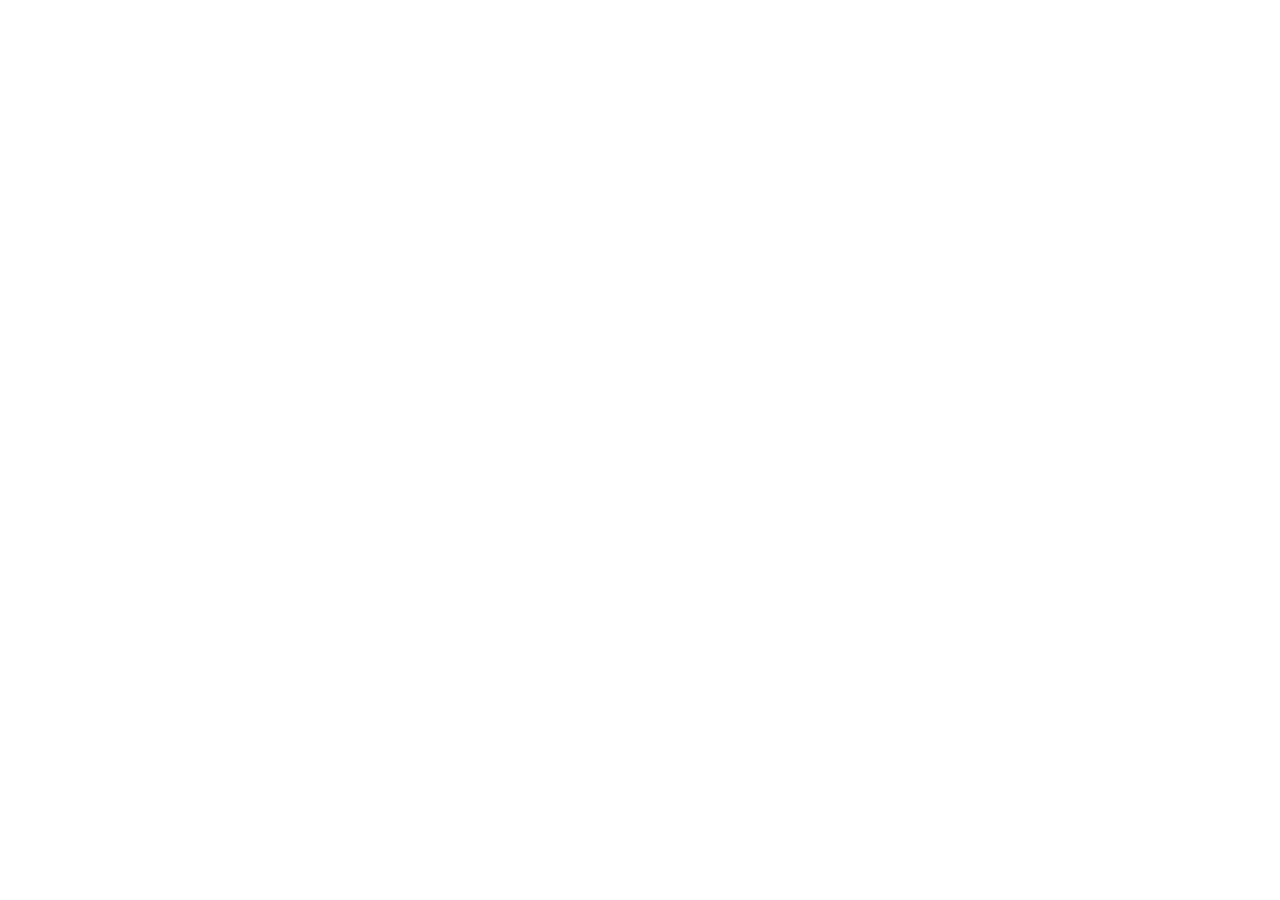
==== index.html @ 662c5ffd "Simplify homepage actions and improve navigation layout" ====
<!doctype html>
<html lang="en">
  <head>
    <meta charset="UTF-8" />
    <meta name="viewport" content="width=device-width, initial-scale=1.0" />
    <link rel="icon" type="image/svg+xml" href="/AI-Survival-Kit/favicon.svg" />
    <title>AI Survival Kit — AI Pendrive Architect</title>
    <meta name="description" content="Portable, offline-first AI ecosystem configuration platform for preparing custom USB and SSD drives." />
    <meta property="og:title" content="AI Survival Kit — AI Pendrive Architect" />
    <meta property="og:description" content="Your AI. Your Knowledge. Your Device. Your Control. Portable offline AI ecosystem configuration platform." />
    <meta property="og:type" content="website" />
    <meta name="twitter:card" content="summary_large_image" />
    <link rel="preconnect" href="https://fonts.googleapis.com">
    <link rel="preconnect" href="https://fonts.gstatic.com" crossorigin>
    <link href="https://fonts.googleapis.com/css2?family=Poppins:wght@500;600;700&family=Source+Sans+Pro:wght@400;600&family=Work+Sans:wght@500;600;700&family=JetBrains+Mono:wght@400;500;600&display=swap" rel="stylesheet">
    <script type="module" crossorigin src="/AI-Survival-Kit/assets/index-CEujihuJ.js"></script>
    <link rel="stylesheet" crossorigin href="/AI-Survival-Kit/assets/index-C2ejkcCr.css">
  </head>
  <body class="bg-white text-[#6a7695] antialiased selection:bg-[#2550de] selection:text-white" style="font-family: 'Source Sans Pro', sans-serif;">
    <div id="root"></div>
  </body>
</html>
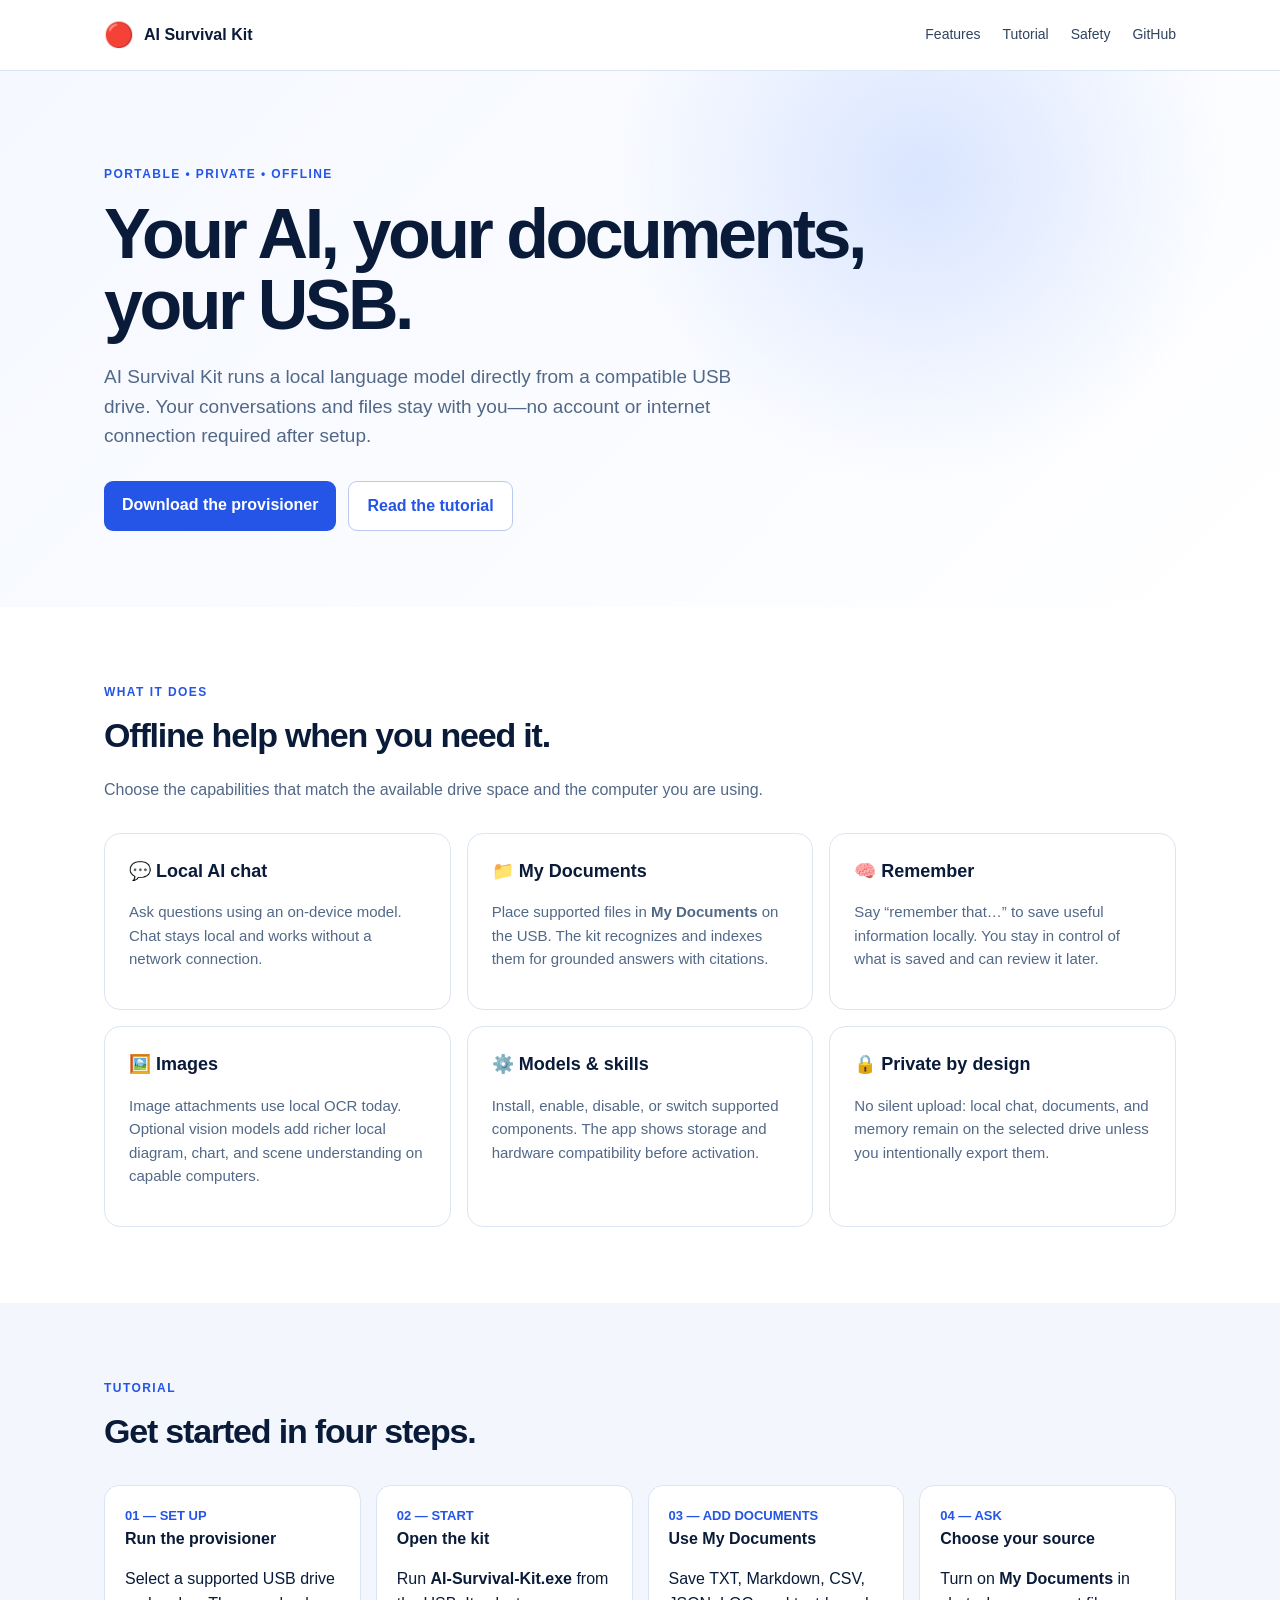
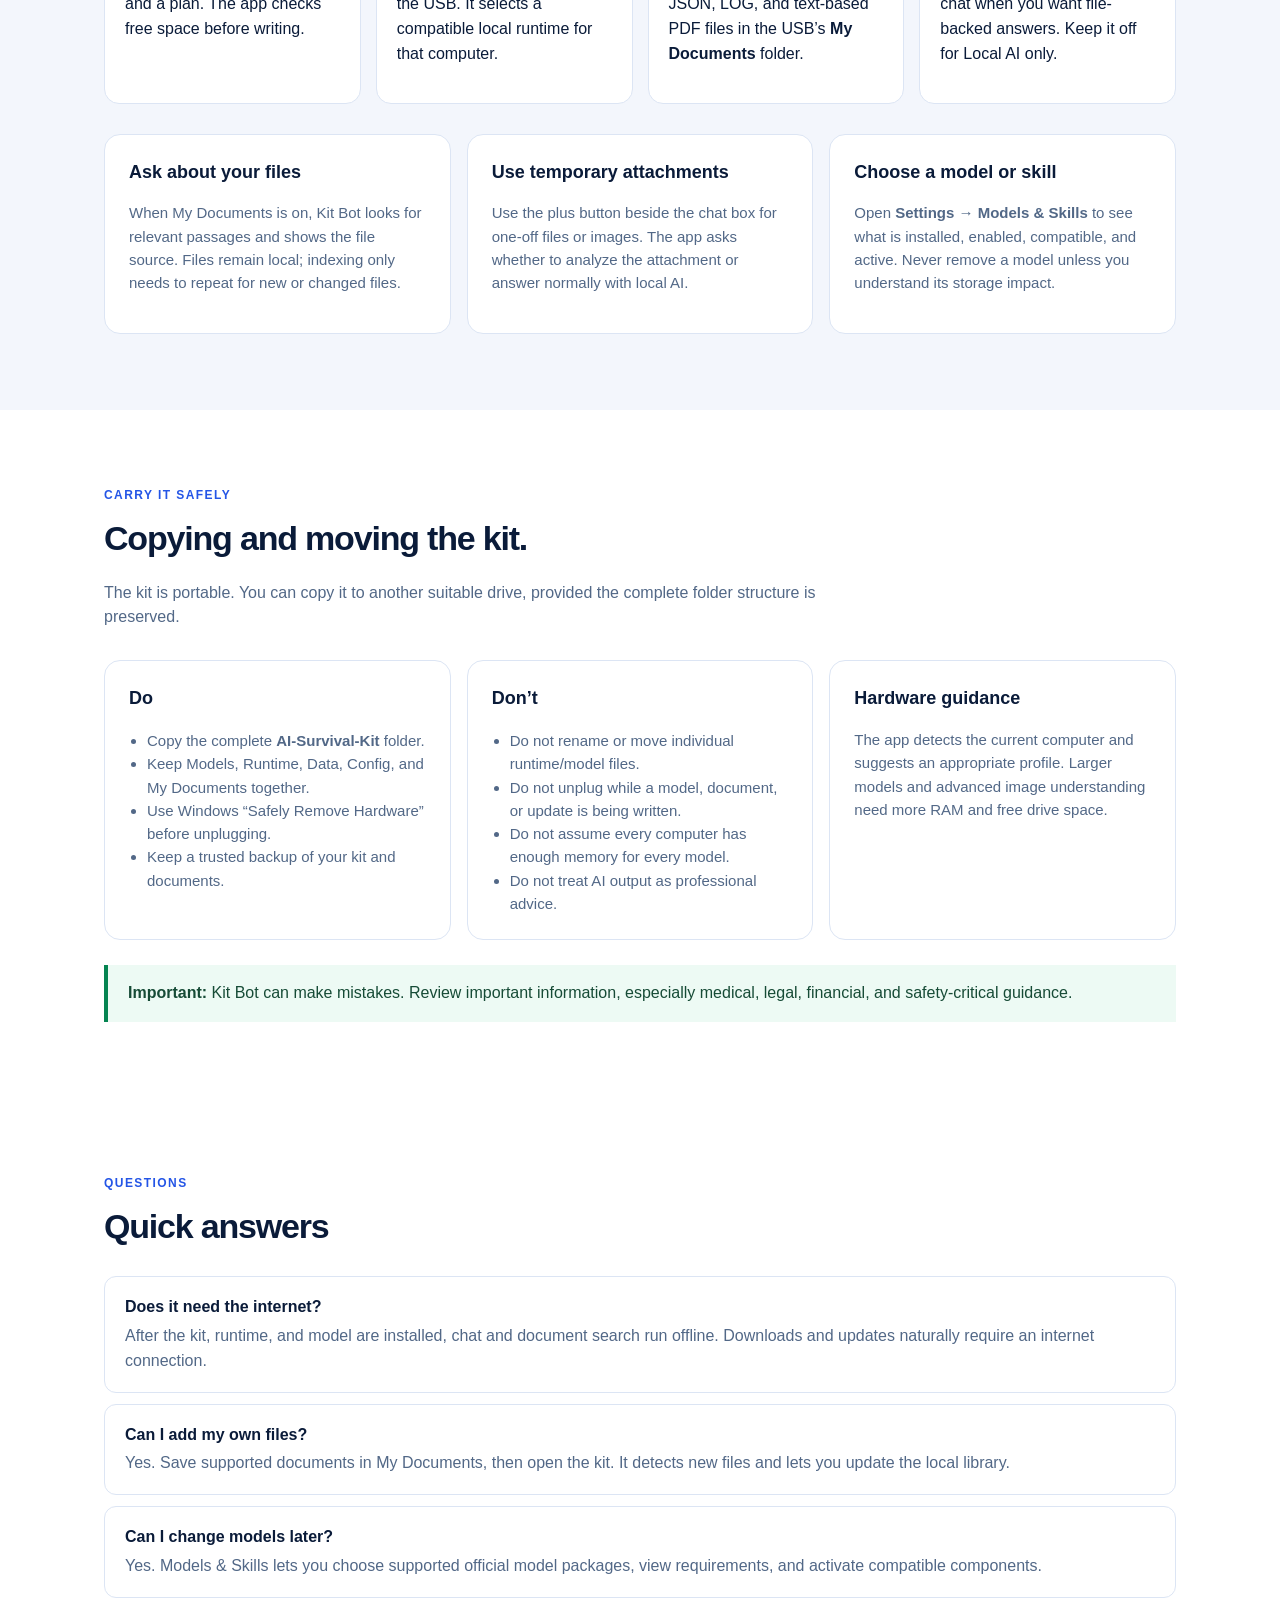
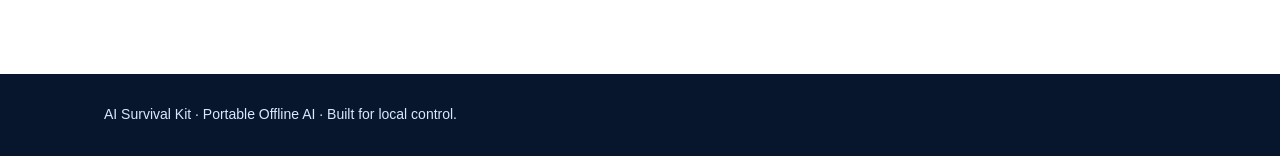
==== commit 96404d36: "Publish AI Survival Kit tutorial website" ====
--- a/index.html
+++ b/index.html
@@ -1,23 +1,30 @@
 <!doctype html>
 <html lang="en">
-  <head>
-    <meta charset="UTF-8" />
-    <meta name="viewport" content="width=device-width, initial-scale=1.0" />
-    <link rel="icon" type="image/svg+xml" href="/AI-Survival-Kit/favicon.svg" />
-    <title>AI Survival Kit — AI Pendrive Architect</title>
-    <meta name="description" content="Portable, offline-first AI ecosystem configuration platform for preparing custom USB and SSD drives." />
-    <meta property="og:title" content="AI Survival Kit — AI Pendrive Architect" />
-    <meta property="og:description" content="Your AI. Your Knowledge. Your Device. Your Control. Portable offline AI ecosystem configuration platform." />
-    <meta property="og:type" content="website" />
-    <meta name="twitter:card" content="summary_large_image" />
-    <link rel="preconnect" href="https://fonts.googleapis.com">
-    <link rel="preconnect" href="https://fonts.gstatic.com" crossorigin>
-    <link href="https://fonts.googleapis.com/css2?family=Poppins:wght@500;600;700&family=Source+Sans+Pro:wght@400;600&family=Work+Sans:wght@500;600;700&family=JetBrains+Mono:wght@400;500;600&display=swap" rel="stylesheet">
-    <script type="module" crossorigin src="/AI-Survival-Kit/assets/index-CEujihuJ.js"></script>
-    <link rel="stylesheet" crossorigin href="/AI-Survival-Kit/assets/index-C2ejkcCr.css">
-  </head>
-  <body class="bg-white text-[#6a7695] antialiased selection:bg-[#2550de] selection:text-white" style="font-family: 'Source Sans Pro', sans-serif;">
-    <div id="root"></div>
-  </body>
-</html>
-
+<head>
+  <meta charset="utf-8">
+  <meta name="viewport" content="width=device-width, initial-scale=1">
+  <meta name="description" content="AI Survival Kit — portable, private, offline AI on your USB drive.">
+  <title>AI Survival Kit — Portable Offline AI</title>
+  <style>
+    :root { --navy:#07152d; --blue:#2455e6; --mist:#f3f6fc; --ink:#0a1b39; --muted:#526887; --line:#dce5f4; --green:#058451; }
+    * { box-sizing:border-box } body { margin:0; font-family:Inter,Segoe UI,Arial,sans-serif; color:var(--ink); background:#fff; line-height:1.55 }
+    a { color:inherit; text-decoration:none } .wrap { max-width:1120px; margin:auto; padding:0 24px }
+    header { position:sticky; top:0; z-index:2; background:rgba(255,255,255,.94); backdrop-filter:blur(12px); border-bottom:1px solid var(--line) }
+    nav { height:70px; display:flex; gap:28px; align-items:center; justify-content:space-between }.brand { display:flex; gap:10px; align-items:center; font-weight:800 }.mark{font-size:24px}.links{display:flex; gap:22px; align-items:center; color:#31435f; font-size:14px}.links a:hover{color:var(--blue)}
+    .hero { padding:94px 0 76px; background:radial-gradient(circle at 72% 20%,#d9e5ff,transparent 30%),linear-gradient(135deg,#f5f8ff,#fff) }.eyebrow{font-size:12px;letter-spacing:.12em;color:var(--blue);font-weight:800;text-transform:uppercase}.hero h1{font-size:clamp(40px,7vw,70px);line-height:1.02;letter-spacing:-.05em;max-width:760px;margin:15px 0 21px}.hero p{max-width:640px;color:var(--muted);font-size:19px}.actions{display:flex;gap:12px;flex-wrap:wrap;margin-top:30px}.button{background:var(--blue);color:#fff;padding:12px 18px;border-radius:9px;font-weight:700}.button.alt{background:#fff;color:var(--blue);border:1px solid #b9c9f2}
+    section{padding:76px 0}h2{font-size:34px;letter-spacing:-.035em;margin:7px 0 12px} .lead{color:var(--muted);max-width:720px}.grid{display:grid;grid-template-columns:repeat(3,1fr);gap:16px;margin-top:30px}.card{border:1px solid var(--line);border-radius:16px;padding:24px;background:#fff}.card h3{margin:0 0 8px;font-size:18px}.card p,.card li{color:var(--muted);font-size:15px}.card ul{padding-left:18px;margin-bottom:0}.soft{background:var(--mist)}.steps{display:grid;grid-template-columns:repeat(4,1fr);gap:15px;margin-top:28px}.step{padding:20px;border-radius:15px;background:white;border:1px solid var(--line)}.number{color:var(--blue);font-size:13px;font-weight:800}.notice{border-left:4px solid var(--green);padding:16px 20px;background:#edfaf4;margin-top:25px;color:#164b36}.faq{display:grid;gap:11px;margin-top:24px}.faq div{padding:18px 20px;border:1px solid var(--line);border-radius:12px}.faq strong{display:block;margin-bottom:4px}.faq span{color:var(--muted)}footer{background:var(--navy);color:#dbe7ff;padding:30px 0;font-size:14px}
+    @media(max-width:760px){.links{display:none}.grid,.steps{grid-template-columns:1fr}.hero{padding:65px 0 55px}section{padding:55px 0}}
+  </style>
+</head>
+<body>
+  <header><nav class="wrap"><a class="brand" href="#top"><span class="mark">🔴</span> AI Survival Kit</a><div class="links"><a href="#features">Features</a><a href="#tutorial">Tutorial</a><a href="#safety">Safety</a><a href="https://github.com/deniskullu/AI-Survival-Kit">GitHub</a></div></nav></header>
+  <main id="top">
+    <section class="hero"><div class="wrap"><div class="eyebrow">Portable • private • offline</div><h1>Your AI, your documents, your USB.</h1><p>AI Survival Kit runs a local language model directly from a compatible USB drive. Your conversations and files stay with you—no account or internet connection required after setup.</p><div class="actions"><a class="button" href="https://github.com/deniskullu/AI-Survival-Kit/releases">Download the provisioner</a><a class="button alt" href="#tutorial">Read the tutorial</a></div></div></section>
+    <section id="features"><div class="wrap"><div class="eyebrow">What it does</div><h2>Offline help when you need it.</h2><p class="lead">Choose the capabilities that match the available drive space and the computer you are using.</p><div class="grid"><article class="card"><h3>💬 Local AI chat</h3><p>Ask questions using an on-device model. Chat stays local and works without a network connection.</p></article><article class="card"><h3>📁 My Documents</h3><p>Place supported files in <b>My Documents</b> on the USB. The kit recognizes and indexes them for grounded answers with citations.</p></article><article class="card"><h3>🧠 Remember</h3><p>Say “remember that…” to save useful information locally. You stay in control of what is saved and can review it later.</p></article><article class="card"><h3>🖼️ Images</h3><p>Image attachments use local OCR today. Optional vision models add richer local diagram, chart, and scene understanding on capable computers.</p></article><article class="card"><h3>⚙️ Models &amp; skills</h3><p>Install, enable, disable, or switch supported components. The app shows storage and hardware compatibility before activation.</p></article><article class="card"><h3>🔒 Private by design</h3><p>No silent upload: local chat, documents, and memory remain on the selected drive unless you intentionally export them.</p></article></div></div></section>
+    <section id="tutorial" class="soft"><div class="wrap"><div class="eyebrow">Tutorial</div><h2>Get started in four steps.</h2><div class="steps"><article class="step"><div class="number">01 — SET UP</div><b>Run the provisioner</b><p>Select a supported USB drive and a plan. The app checks free space before writing.</p></article><article class="step"><div class="number">02 — START</div><b>Open the kit</b><p>Run <b>AI-Survival-Kit.exe</b> from the USB. It selects a compatible local runtime for that computer.</p></article><article class="step"><div class="number">03 — ADD DOCUMENTS</div><b>Use My Documents</b><p>Save TXT, Markdown, CSV, JSON, LOG, and text-based PDF files in the USB’s <b>My Documents</b> folder.</p></article><article class="step"><div class="number">04 — ASK</div><b>Choose your source</b><p>Turn on <b>My Documents</b> in chat when you want file-backed answers. Keep it off for Local AI only.</p></article></div>
+      <div class="grid"><article class="card"><h3>Ask about your files</h3><p>When My Documents is on, Kit Bot looks for relevant passages and shows the file source. Files remain local; indexing only needs to repeat for new or changed files.</p></article><article class="card"><h3>Use temporary attachments</h3><p>Use the plus button beside the chat box for one-off files or images. The app asks whether to analyze the attachment or answer normally with local AI.</p></article><article class="card"><h3>Choose a model or skill</h3><p>Open <b>Settings → Models &amp; Skills</b> to see what is installed, enabled, compatible, and active. Never remove a model unless you understand its storage impact.</p></article></div></div></section>
+    <section id="safety"><div class="wrap"><div class="eyebrow">Carry it safely</div><h2>Copying and moving the kit.</h2><p class="lead">The kit is portable. You can copy it to another suitable drive, provided the complete folder structure is preserved.</p><div class="grid"><article class="card"><h3>Do</h3><ul><li>Copy the complete <b>AI-Survival-Kit</b> folder.</li><li>Keep Models, Runtime, Data, Config, and My Documents together.</li><li>Use Windows “Safely Remove Hardware” before unplugging.</li><li>Keep a trusted backup of your kit and documents.</li></ul></article><article class="card"><h3>Don’t</h3><ul><li>Do not rename or move individual runtime/model files.</li><li>Do not unplug while a model, document, or update is being written.</li><li>Do not assume every computer has enough memory for every model.</li><li>Do not treat AI output as professional advice.</li></ul></article><article class="card"><h3>Hardware guidance</h3><p>The app detects the current computer and suggests an appropriate profile. Larger models and advanced image understanding need more RAM and free drive space.</p></article></div><div class="notice"><b>Important:</b> Kit Bot can make mistakes. Review important information, especially medical, legal, financial, and safety-critical guidance.</div></div></section>
+    <section><div class="wrap"><div class="eyebrow">Questions</div><h2>Quick answers</h2><div class="faq"><div><strong>Does it need the internet?</strong><span>After the kit, runtime, and model are installed, chat and document search run offline. Downloads and updates naturally require an internet connection.</span></div><div><strong>Can I add my own files?</strong><span>Yes. Save supported documents in My Documents, then open the kit. It detects new files and lets you update the local library.</span></div><div><strong>Can I change models later?</strong><span>Yes. Models &amp; Skills lets you choose supported official model packages, view requirements, and activate compatible components.</span></div></div></div></section>
+  </main><footer><div class="wrap">AI Survival Kit · Portable Offline AI · Built for local control.</div></footer>
+</body></html>
+
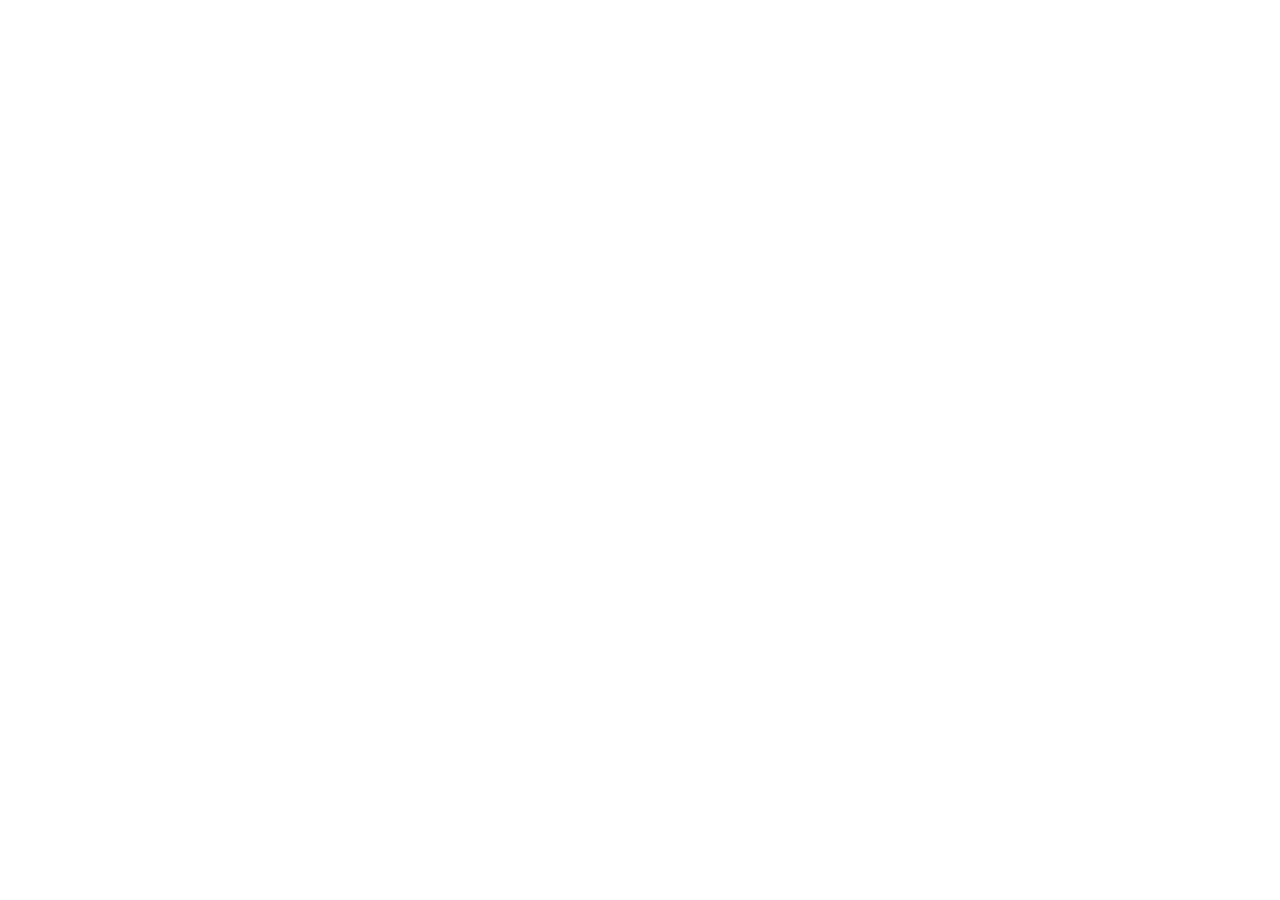
==== commit 70f3b23a: "Restore previous website design" ====
--- a/index.html
+++ b/index.html
@@ -1,30 +1,23 @@
 <!doctype html>
 <html lang="en">
-<head>
-  <meta charset="utf-8">
-  <meta name="viewport" content="width=device-width, initial-scale=1">
-  <meta name="description" content="AI Survival Kit — portable, private, offline AI on your USB drive.">
-  <title>AI Survival Kit — Portable Offline AI</title>
-  <style>
-    :root { --navy:#07152d; --blue:#2455e6; --mist:#f3f6fc; --ink:#0a1b39; --muted:#526887; --line:#dce5f4; --green:#058451; }
-    * { box-sizing:border-box } body { margin:0; font-family:Inter,Segoe UI,Arial,sans-serif; color:var(--ink); background:#fff; line-height:1.55 }
-    a { color:inherit; text-decoration:none } .wrap { max-width:1120px; margin:auto; padding:0 24px }
-    header { position:sticky; top:0; z-index:2; background:rgba(255,255,255,.94); backdrop-filter:blur(12px); border-bottom:1px solid var(--line) }
-    nav { height:70px; display:flex; gap:28px; align-items:center; justify-content:space-between }.brand { display:flex; gap:10px; align-items:center; font-weight:800 }.mark{font-size:24px}.links{display:flex; gap:22px; align-items:center; color:#31435f; font-size:14px}.links a:hover{color:var(--blue)}
-    .hero { padding:94px 0 76px; background:radial-gradient(circle at 72% 20%,#d9e5ff,transparent 30%),linear-gradient(135deg,#f5f8ff,#fff) }.eyebrow{font-size:12px;letter-spacing:.12em;color:var(--blue);font-weight:800;text-transform:uppercase}.hero h1{font-size:clamp(40px,7vw,70px);line-height:1.02;letter-spacing:-.05em;max-width:760px;margin:15px 0 21px}.hero p{max-width:640px;color:var(--muted);font-size:19px}.actions{display:flex;gap:12px;flex-wrap:wrap;margin-top:30px}.button{background:var(--blue);color:#fff;padding:12px 18px;border-radius:9px;font-weight:700}.button.alt{background:#fff;color:var(--blue);border:1px solid #b9c9f2}
-    section{padding:76px 0}h2{font-size:34px;letter-spacing:-.035em;margin:7px 0 12px} .lead{color:var(--muted);max-width:720px}.grid{display:grid;grid-template-columns:repeat(3,1fr);gap:16px;margin-top:30px}.card{border:1px solid var(--line);border-radius:16px;padding:24px;background:#fff}.card h3{margin:0 0 8px;font-size:18px}.card p,.card li{color:var(--muted);font-size:15px}.card ul{padding-left:18px;margin-bottom:0}.soft{background:var(--mist)}.steps{display:grid;grid-template-columns:repeat(4,1fr);gap:15px;margin-top:28px}.step{padding:20px;border-radius:15px;background:white;border:1px solid var(--line)}.number{color:var(--blue);font-size:13px;font-weight:800}.notice{border-left:4px solid var(--green);padding:16px 20px;background:#edfaf4;margin-top:25px;color:#164b36}.faq{display:grid;gap:11px;margin-top:24px}.faq div{padding:18px 20px;border:1px solid var(--line);border-radius:12px}.faq strong{display:block;margin-bottom:4px}.faq span{color:var(--muted)}footer{background:var(--navy);color:#dbe7ff;padding:30px 0;font-size:14px}
-    @media(max-width:760px){.links{display:none}.grid,.steps{grid-template-columns:1fr}.hero{padding:65px 0 55px}section{padding:55px 0}}
-  </style>
-</head>
-<body>
-  <header><nav class="wrap"><a class="brand" href="#top"><span class="mark">🔴</span> AI Survival Kit</a><div class="links"><a href="#features">Features</a><a href="#tutorial">Tutorial</a><a href="#safety">Safety</a><a href="https://github.com/deniskullu/AI-Survival-Kit">GitHub</a></div></nav></header>
-  <main id="top">
-    <section class="hero"><div class="wrap"><div class="eyebrow">Portable • private • offline</div><h1>Your AI, your documents, your USB.</h1><p>AI Survival Kit runs a local language model directly from a compatible USB drive. Your conversations and files stay with you—no account or internet connection required after setup.</p><div class="actions"><a class="button" href="https://github.com/deniskullu/AI-Survival-Kit/releases">Download the provisioner</a><a class="button alt" href="#tutorial">Read the tutorial</a></div></div></section>
-    <section id="features"><div class="wrap"><div class="eyebrow">What it does</div><h2>Offline help when you need it.</h2><p class="lead">Choose the capabilities that match the available drive space and the computer you are using.</p><div class="grid"><article class="card"><h3>💬 Local AI chat</h3><p>Ask questions using an on-device model. Chat stays local and works without a network connection.</p></article><article class="card"><h3>📁 My Documents</h3><p>Place supported files in <b>My Documents</b> on the USB. The kit recognizes and indexes them for grounded answers with citations.</p></article><article class="card"><h3>🧠 Remember</h3><p>Say “remember that…” to save useful information locally. You stay in control of what is saved and can review it later.</p></article><article class="card"><h3>🖼️ Images</h3><p>Image attachments use local OCR today. Optional vision models add richer local diagram, chart, and scene understanding on capable computers.</p></article><article class="card"><h3>⚙️ Models &amp; skills</h3><p>Install, enable, disable, or switch supported components. The app shows storage and hardware compatibility before activation.</p></article><article class="card"><h3>🔒 Private by design</h3><p>No silent upload: local chat, documents, and memory remain on the selected drive unless you intentionally export them.</p></article></div></div></section>
-    <section id="tutorial" class="soft"><div class="wrap"><div class="eyebrow">Tutorial</div><h2>Get started in four steps.</h2><div class="steps"><article class="step"><div class="number">01 — SET UP</div><b>Run the provisioner</b><p>Select a supported USB drive and a plan. The app checks free space before writing.</p></article><article class="step"><div class="number">02 — START</div><b>Open the kit</b><p>Run <b>AI-Survival-Kit.exe</b> from the USB. It selects a compatible local runtime for that computer.</p></article><article class="step"><div class="number">03 — ADD DOCUMENTS</div><b>Use My Documents</b><p>Save TXT, Markdown, CSV, JSON, LOG, and text-based PDF files in the USB’s <b>My Documents</b> folder.</p></article><article class="step"><div class="number">04 — ASK</div><b>Choose your source</b><p>Turn on <b>My Documents</b> in chat when you want file-backed answers. Keep it off for Local AI only.</p></article></div>
-      <div class="grid"><article class="card"><h3>Ask about your files</h3><p>When My Documents is on, Kit Bot looks for relevant passages and shows the file source. Files remain local; indexing only needs to repeat for new or changed files.</p></article><article class="card"><h3>Use temporary attachments</h3><p>Use the plus button beside the chat box for one-off files or images. The app asks whether to analyze the attachment or answer normally with local AI.</p></article><article class="card"><h3>Choose a model or skill</h3><p>Open <b>Settings → Models &amp; Skills</b> to see what is installed, enabled, compatible, and active. Never remove a model unless you understand its storage impact.</p></article></div></div></section>
-    <section id="safety"><div class="wrap"><div class="eyebrow">Carry it safely</div><h2>Copying and moving the kit.</h2><p class="lead">The kit is portable. You can copy it to another suitable drive, provided the complete folder structure is preserved.</p><div class="grid"><article class="card"><h3>Do</h3><ul><li>Copy the complete <b>AI-Survival-Kit</b> folder.</li><li>Keep Models, Runtime, Data, Config, and My Documents together.</li><li>Use Windows “Safely Remove Hardware” before unplugging.</li><li>Keep a trusted backup of your kit and documents.</li></ul></article><article class="card"><h3>Don’t</h3><ul><li>Do not rename or move individual runtime/model files.</li><li>Do not unplug while a model, document, or update is being written.</li><li>Do not assume every computer has enough memory for every model.</li><li>Do not treat AI output as professional advice.</li></ul></article><article class="card"><h3>Hardware guidance</h3><p>The app detects the current computer and suggests an appropriate profile. Larger models and advanced image understanding need more RAM and free drive space.</p></article></div><div class="notice"><b>Important:</b> Kit Bot can make mistakes. Review important information, especially medical, legal, financial, and safety-critical guidance.</div></div></section>
-    <section><div class="wrap"><div class="eyebrow">Questions</div><h2>Quick answers</h2><div class="faq"><div><strong>Does it need the internet?</strong><span>After the kit, runtime, and model are installed, chat and document search run offline. Downloads and updates naturally require an internet connection.</span></div><div><strong>Can I add my own files?</strong><span>Yes. Save supported documents in My Documents, then open the kit. It detects new files and lets you update the local library.</span></div><div><strong>Can I change models later?</strong><span>Yes. Models &amp; Skills lets you choose supported official model packages, view requirements, and activate compatible components.</span></div></div></div></section>
-  </main><footer><div class="wrap">AI Survival Kit · Portable Offline AI · Built for local control.</div></footer>
-</body></html>
+  <head>
+    <meta charset="UTF-8" />
+    <meta name="viewport" content="width=device-width, initial-scale=1.0" />
+    <link rel="icon" type="image/svg+xml" href="/AI-Survival-Kit/favicon.svg" />
+    <title>AI Survival Kit — AI Pendrive Architect</title>
+    <meta name="description" content="Portable, offline-first AI ecosystem configuration platform for preparing custom USB and SSD drives." />
+    <meta property="og:title" content="AI Survival Kit — AI Pendrive Architect" />
+    <meta property="og:description" content="Your AI. Your Knowledge. Your Device. Your Control. Portable offline AI ecosystem configuration platform." />
+    <meta property="og:type" content="website" />
+    <meta name="twitter:card" content="summary_large_image" />
+    <link rel="preconnect" href="https://fonts.googleapis.com">
+    <link rel="preconnect" href="https://fonts.gstatic.com" crossorigin>
+    <link href="https://fonts.googleapis.com/css2?family=Poppins:wght@500;600;700&family=Source+Sans+Pro:wght@400;600&family=Work+Sans:wght@500;600;700&family=JetBrains+Mono:wght@400;500;600&display=swap" rel="stylesheet">
+    <script type="module" crossorigin src="/AI-Survival-Kit/assets/index-DL8xzn_J.js"></script>
+    <link rel="stylesheet" crossorigin href="/AI-Survival-Kit/assets/index-CmbHH1Np.css">
+  </head>
+  <body class="bg-white text-[#6a7695] antialiased selection:bg-[#2550de] selection:text-white" style="font-family: 'Source Sans Pro', sans-serif;">
+    <div id="root"></div>
+  </body>
+</html>
 
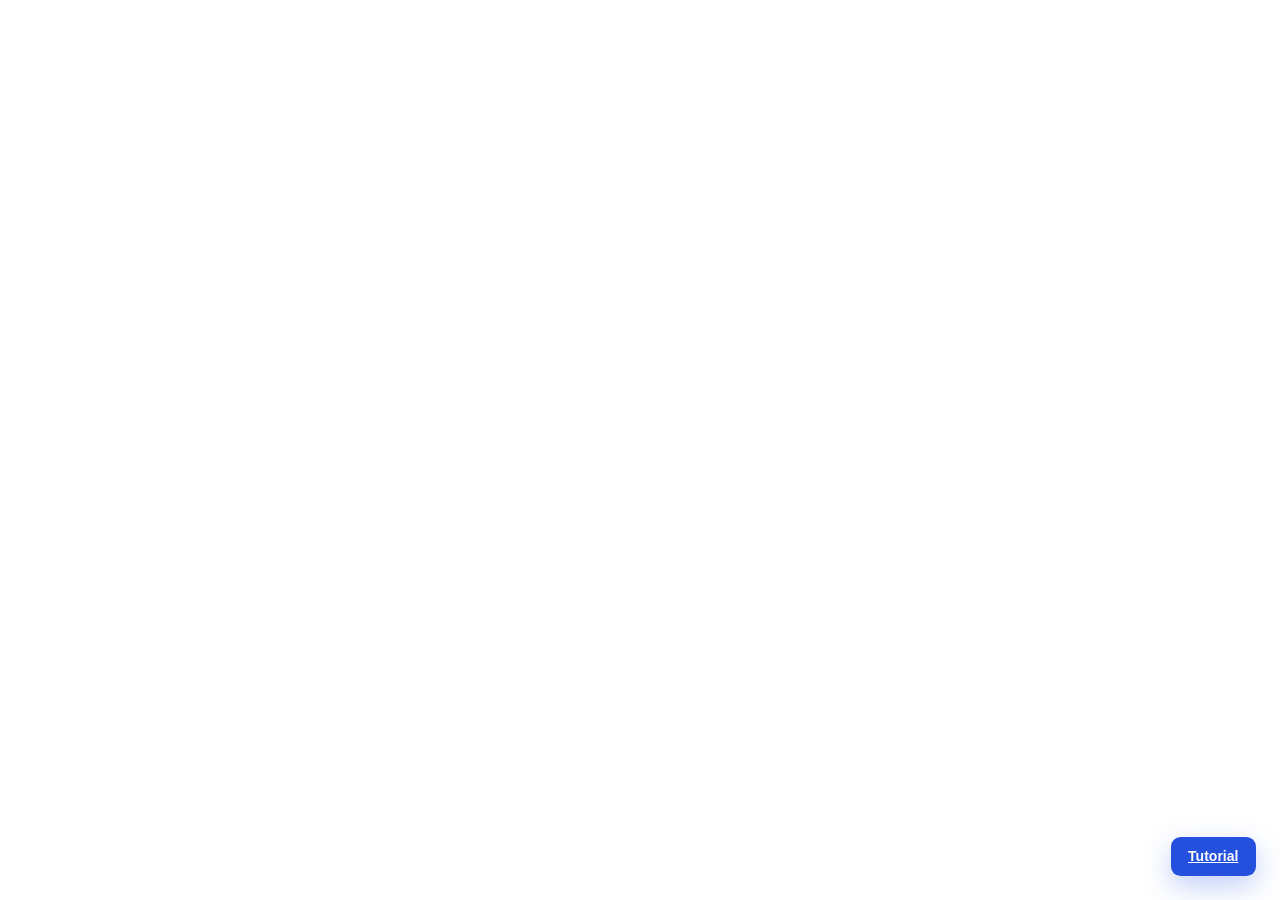
==== commit e69e4662: "Add tutorial entry without changing site design" ====
--- a/index.html
+++ b/index.html
@@ -18,6 +18,12 @@
   </head>
   <body class="bg-white text-[#6a7695] antialiased selection:bg-[#2550de] selection:text-white" style="font-family: 'Source Sans Pro', sans-serif;">
     <div id="root"></div>
+    <a class="kit-tutorial-link" href="/AI-Survival-Kit/tutorial.html" aria-label="Open the AI Survival Kit tutorial">Tutorial</a>
+    <style>
+      .kit-tutorial-link { position: fixed; right: 1.5rem; bottom: 1.5rem; z-index: 50; padding: .72rem 1.1rem; border-radius: .6rem; background: #2550de; color: white; font: 600 14px 'Work Sans', sans-serif; box-shadow: 0 10px 28px rgba(37,80,222,.28); transition: transform .18s ease, background .18s ease; }
+      .kit-tutorial-link:hover { background:#173fc5; transform:translateY(-2px); }
+      @media (max-width:640px) { .kit-tutorial-link { right:1rem; bottom:1rem; } }
+    </style>
   </body>
 </html>
 
